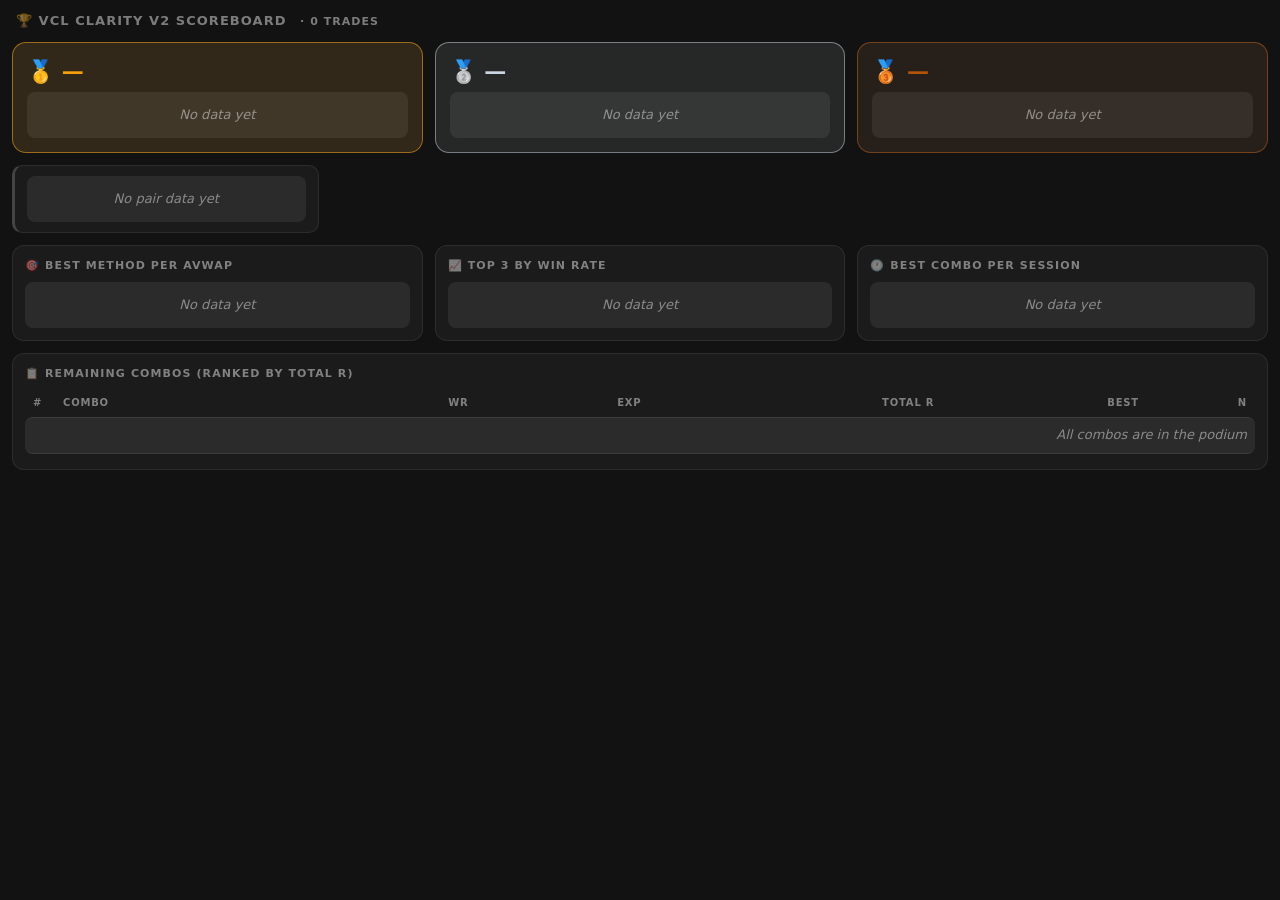
==== v2/index.html @ 105d450b "Split scoreboards: v1 at root, v2 in /v2/ subfolder" ====
<!doctype html>
<html lang="en">
<head>
<meta charset="utf-8" />
<meta name="viewport" content="width=device-width, initial-scale=1" />
<meta name="color-scheme" content="dark" />
<title>VCL Clarity V2 Scoreboard</title>
<style>
  :root {
    --text: rgba(255, 255, 255, 0.92);
    --muted: rgba(255, 255, 255, 0.45);
    --surface: rgba(255, 255, 255, 0.04);
    --surface-strong: rgba(255, 255, 255, 0.07);
    --border: rgba(255, 255, 255, 0.08);
    --border-strong: rgba(255, 255, 255, 0.18);
    --value: rgba(255, 255, 255, 0.96);
    --green: #22c55e;
    --red: #ef4444;
    --gold: #f59e0b;
    --silver: #cbd5e1;
    --bronze: #b45309;
    --blue: #3b82f6;
    --purple: #a855f7;
    --yellow: #eab308;
  }
  * { box-sizing: border-box; }
  html, body {
    margin: 0; padding: 0; background: transparent; color: var(--text);
    font-family: ui-sans-serif, system-ui, -apple-system, BlinkMacSystemFont, "Segoe UI", Roboto, sans-serif;
    font-size: 13px; line-height: 1.4; color-scheme: dark;
  }
  .root { padding: 12px; max-width: 1280px; margin: 0 auto; }
  .header { display: flex; align-items: baseline; justify-content: space-between; margin-bottom: 12px; padding: 0 4px; }
  .title { font-size: 13px; font-weight: 700; letter-spacing: 0.08em; text-transform: uppercase; color: var(--muted); }
  .meta { color: var(--muted); font-size: 11px; }

  .av-trend    { --accent: var(--blue);   }
  .av-sweep    { --accent: var(--green);  }
  .av-session  { --accent: var(--yellow); }

  .podium { display: grid; grid-template-columns: 1fr 1fr 1fr; gap: 12px; margin-bottom: 12px; }
  .podium-block { border: 1px solid var(--border); border-radius: 14px; background: var(--surface); padding: 14px; display: flex; flex-direction: column; }
  .podium-block.gold   { border-color: color-mix(in srgb, var(--gold)   50%, var(--border)); background: color-mix(in srgb, var(--gold)   10%, var(--surface)); }
  .podium-block.silver { border-color: color-mix(in srgb, var(--silver) 45%, var(--border)); background: color-mix(in srgb, var(--silver)  6%, var(--surface)); }
  .podium-block.bronze { border-color: color-mix(in srgb, var(--bronze) 50%, var(--border)); background: color-mix(in srgb, var(--bronze)  8%, var(--surface)); }
  .podium-rank { font-size: 22px; font-weight: 800; display: flex; align-items: center; gap: 6px; margin-bottom: 4px; }
  .podium-block.gold   .podium-rank { color: var(--gold); }
  .podium-block.silver .podium-rank { color: var(--silver); }
  .podium-block.bronze .podium-rank { color: var(--bronze); }
  .podium-avwap { font-size: 15px; font-weight: 700; color: var(--accent, var(--text)); line-height: 1.2; }
  .podium-method { font-size: 11.5px; color: var(--muted); font-weight: 500; margin-bottom: 10px; }
  .podium-total { font-size: 28px; font-weight: 800; letter-spacing: -0.02em; color: var(--green); line-height: 1; margin-bottom: 8px; }
  .podium-total.neg { color: var(--red); }
  .podium-total .unit { font-size: 15px; font-weight: 700; opacity: 0.7; margin-left: 2px; }
  .podium-stats { display: grid; grid-template-columns: 1fr 1fr; gap: 6px 12px; margin-top: 4px; }
  .stat { display: flex; flex-direction: column; }
  .stat-label { font-size: 9.5px; font-weight: 600; letter-spacing: 0.08em; text-transform: uppercase; color: var(--muted); }
  .stat-value { font-size: 13px; font-weight: 700; color: var(--value); }
  .stat-value.pos { color: var(--green); }
  .stat-value.neg { color: var(--red); }

  .pair-row { display: grid; grid-template-columns: repeat(4, 1fr); gap: 10px; margin-bottom: 12px; }
  .pair-card { border: 1px solid var(--border); border-radius: 10px; background: var(--surface); padding: 10px 12px; display: flex; flex-direction: column; gap: 4px; border-left: 3px solid var(--accent, var(--border-strong)); }
  .pair-tag { font-size: 11px; font-weight: 700; letter-spacing: 0.1em; text-transform: uppercase; color: var(--muted); }
  .pair-avwap { font-size: 13px; font-weight: 700; color: var(--accent, var(--text)); line-height: 1.2; }
  .pair-method { font-size: 10.5px; color: var(--muted); }
  .pair-line { display: flex; justify-content: space-between; align-items: baseline; margin-top: 4px; padding-top: 6px; border-top: 1px solid var(--border); font-size: 11px; color: var(--muted); }
  .pair-line .val { color: var(--value); font-weight: 700; font-variant-numeric: tabular-nums; }
  .pair-line .val.pos { color: var(--green); }
  .pair-line .val.neg { color: var(--red); }

  .row3 { display: grid; grid-template-columns: 1fr 1fr 1fr; gap: 12px; margin-bottom: 12px; }
  .panel { border: 1px solid var(--border); border-radius: 12px; background: var(--surface); padding: 12px; }
  .panel-title { font-size: 11px; font-weight: 700; letter-spacing: 0.1em; text-transform: uppercase; color: var(--muted); margin-bottom: 8px; }
  .mini-list { display: flex; flex-direction: column; gap: 6px; }
  .mini-item { display: grid; grid-template-columns: auto 1fr auto; align-items: center; gap: 8px; padding: 8px 10px; background: var(--surface-strong); border-left: 3px solid var(--accent, var(--border-strong)); border-radius: 6px; font-variant-numeric: tabular-nums; }
  .mini-tag { font-size: 10.5px; font-weight: 700; letter-spacing: 0.08em; text-transform: uppercase; color: var(--muted); min-width: 42px; }
  .mini-body { display: flex; flex-direction: column; min-width: 0; }
  .mini-avwap { font-size: 12px; font-weight: 700; color: var(--accent, var(--text)); }
  .mini-method { font-size: 10px; color: var(--muted); }
  .mini-metric { text-align: right; }
  .mini-metric .primary { font-size: 13px; font-weight: 800; color: var(--value); }
  .mini-metric .primary.pos { color: var(--green); }
  .mini-metric .primary.neg { color: var(--red); }
  .mini-metric .secondary { font-size: 10px; color: var(--muted); }

  .remaining-panel { margin-bottom: 6px; }
  .rank-table { width: 100%; border-collapse: separate; border-spacing: 0 3px; font-variant-numeric: tabular-nums; }
  .rank-table thead th { font-size: 10px; font-weight: 600; letter-spacing: 0.08em; text-transform: uppercase; color: var(--muted); text-align: right; padding: 4px 8px; white-space: nowrap; }
  .rank-table thead th.l { text-align: left; }
  .rank-table tbody td { padding: 8px; background: var(--surface-strong); border-top: 1px solid var(--border); border-bottom: 1px solid var(--border); text-align: right; white-space: nowrap; }
  .rank-table tbody td.l { text-align: left; }
  .rank-table tbody td.first { border-left: 3px solid var(--accent, var(--border-strong)); border-radius: 6px 0 0 6px; }
  .rank-table tbody td.last { border-right: 1px solid var(--border); border-radius: 0 6px 6px 0; }
  .rank-num { color: var(--muted); font-weight: 700; }
  .rank-avwap { color: var(--accent, var(--text)); font-weight: 700; font-size: 12px; }
  .rank-method { color: var(--muted); font-size: 10.5px; }
  .num { font-weight: 600; color: var(--value); font-size: 12.5px; }
  .num.pos { color: var(--green); }
  .num.neg { color: var(--red); }
  .num.muted { color: var(--muted); font-weight: 500; }

  .empty { text-align: center; color: var(--muted); font-style: italic; padding: 14px; background: var(--surface-strong); border-radius: 8px; }
  .footer { margin-top: 12px; text-align: center; color: var(--muted); font-size: 10.5px; }

  @media (max-width: 900px) {
    .podium, .pair-row, .row3 { grid-template-columns: 1fr; }
    .podium-block { padding: 12px; }
    .podium-total { font-size: 24px; }
  }
</style>
</head>
<body>
<div class="root">
  <div class="header">
    <div class="title">🏆 VCL Clarity V2 Scoreboard <span class="meta" id="trade-count" style="margin-left:8px"></span></div>
    <div class="meta" id="updated-at">loading…</div>
  </div>

  <div class="podium" id="podium">
    <div class="podium-block gold"   id="podium-1"><div class="empty">loading…</div></div>
    <div class="podium-block silver" id="podium-2"><div class="empty">loading…</div></div>
    <div class="podium-block bronze" id="podium-3"><div class="empty">loading…</div></div>
  </div>

  <div class="pair-row" id="pair-row">
    <div class="pair-card"><div class="empty">loading…</div></div>
  </div>

  <div class="row3">
    <div class="panel"><div class="panel-title">🎯 Best Method per AVWAP</div><div class="mini-list" id="best-avwap"><div class="empty">loading…</div></div></div>
    <div class="panel"><div class="panel-title">📈 Top 3 by Win Rate</div><div class="mini-list" id="top-wr"><div class="empty">loading…</div></div></div>
    <div class="panel"><div class="panel-title">🕐 Best Combo per Session</div><div class="mini-list" id="best-session"><div class="empty">loading…</div></div></div>
  </div>

  <div class="panel remaining-panel">
    <div class="panel-title">📋 Remaining Combos (Ranked by Total R)</div>
    <table class="rank-table">
      <thead>
        <tr>
          <th class="l" style="width:30px">#</th>
          <th class="l">Combo</th>
          <th>WR</th>
          <th>Exp</th>
          <th>Total R</th>
          <th>Best</th>
          <th>n</th>
        </tr>
      </thead>
      <tbody id="remaining-body"><tr><td colspan="7" class="empty">loading…</td></tr></tbody>
    </table>
  </div>

  <div class="footer" id="footer"></div>
</div>

<script>
  const AV_CLASS = { 'Trend Swing Point': 'av-trend', 'Sweep + BoS': 'av-sweep', 'Session H/L': 'av-session' };

  function fmtR(n, withSign = true) {
    if (n === null || n === undefined || Number.isNaN(n)) return '<span class="num muted">—</span>';
    const sign = withSign ? (n >= 0 ? '+' : '') : '';
    const cls = n > 0 ? 'pos' : (n < 0 ? 'neg' : '');
    return `<span class="num ${cls}">${sign}${n.toFixed(2)}R</span>`;
  }
  function fmtWR(c) {
    if (c.trades === 0 || c.winRate === null || c.winRate === undefined) return '—';
    return `${Math.round(c.winRate * 100)}% [${c.wins}W/${c.losses}L]`;
  }
  function timeAgo(iso) {
    if (!iso) return '';
    const d = new Date(iso); if (isNaN(d)) return '';
    const sec = Math.floor((Date.now() - d.getTime()) / 1000);
    if (sec < 60) return `updated ${sec}s ago`;
    const min = Math.floor(sec / 60);
    if (min < 60) return `updated ${min}m ago`;
    const hr = Math.floor(min / 60);
    if (hr < 24) return `updated ${hr}h ago`;
    return `updated ${d.toLocaleDateString()}`;
  }

  function renderPodium(top3) {
    ['gold', 'silver', 'bronze'].forEach((tier, i) => {
      const el = document.getElementById(`podium-${i + 1}`);
      const c = top3?.[i];
      const medal = ['🥇', '🥈', '🥉'][i];
      if (!c) { el.innerHTML = `<div class="podium-rank">${medal} —</div><div class="empty">No data yet</div>`; return; }
      const avClass = AV_CLASS[c.avwap] || '';
      el.className = `podium-block ${tier} ${avClass}`;
      el.innerHTML = `
        <div class="podium-rank">${medal} #${i + 1}</div>
        <div class="podium-avwap">${c.avwap}</div>
        <div class="podium-method">${c.method}</div>
        <div class="podium-total ${c.totalR < 0 ? 'neg' : ''}">${c.totalR >= 0 ? '+' : ''}${c.totalR.toFixed(2)}<span class="unit">R</span></div>
        <div class="podium-stats">
          <div class="stat"><div class="stat-label">Win Rate</div><div class="stat-value">${fmtWR(c)}</div></div>
          <div class="stat"><div class="stat-label">Expectancy</div><div class="stat-value ${c.expectancy > 0 ? 'pos' : c.expectancy < 0 ? 'neg' : ''}">${c.expectancy != null ? (c.expectancy >= 0 ? '+' : '') + c.expectancy.toFixed(2) + 'R' : '—'}</div></div>
          <div class="stat"><div class="stat-label">Best Trade</div><div class="stat-value ${c.highestR > 0 ? 'pos' : c.highestR < 0 ? 'neg' : ''}">${c.highestR != null ? (c.highestR >= 0 ? '+' : '') + c.highestR.toFixed(2) + 'R' : '—'}</div></div>
          <div class="stat"><div class="stat-label">Trades</div><div class="stat-value">${c.trades}</div></div>
        </div>`;
    });
  }

  function renderPairRow(byPair) {
    const container = document.getElementById('pair-row');
    if (!byPair || !byPair.length) { container.innerHTML = '<div class="pair-card"><div class="empty">No pair data yet</div></div>'; return; }
    container.innerHTML = byPair.map(c => {
      const avClass = AV_CLASS[c.avwap] || '';
      return `<div class="pair-card ${avClass}">
        <div class="pair-tag">${c.pair}</div>
        <div class="pair-avwap">${c.avwap}</div>
        <div class="pair-method">${c.method}</div>
        <div class="pair-line"><span>Total R</span><span class="val ${c.totalR > 0 ? 'pos' : c.totalR < 0 ? 'neg' : ''}">${c.totalR >= 0 ? '+' : ''}${c.totalR.toFixed(2)}R</span></div>
        <div class="pair-line"><span>WR · n=${c.trades}</span><span class="val">${fmtWR(c)}</span></div>
      </div>`;
    }).join('');
  }

  function renderBestAvwap(rows) {
    const el = document.getElementById('best-avwap');
    if (!rows || !rows.length) { el.innerHTML = '<div class="empty">No data yet</div>'; return; }
    el.innerHTML = rows.map(c => {
      const avClass = AV_CLASS[c.avwap] || '';
      return `<div class="mini-item ${avClass}">
        <div class="mini-body"><div class="mini-avwap">${c.avwap}</div><div class="mini-method">${c.method}</div></div>
        <div class="mini-metric">
          <div class="primary ${c.totalR > 0 ? 'pos' : c.totalR < 0 ? 'neg' : ''}">${c.totalR >= 0 ? '+' : ''}${c.totalR.toFixed(2)}R</div>
          <div class="secondary">n=${c.trades} · WR ${c.winRate != null ? Math.round(c.winRate * 100) + '%' : '—'}</div>
        </div>
      </div>`;
    }).join('');
  }

  function renderTopWR(rows) {
    const el = document.getElementById('top-wr');
    if (!rows || !rows.length) { el.innerHTML = '<div class="empty">No data yet</div>'; return; }
    el.innerHTML = rows.map((c, i) => {
      const avClass = AV_CLASS[c.avwap] || '';
      return `<div class="mini-item ${avClass}">
        <div class="mini-tag">${['🥇','🥈','🥉'][i] || '#' + (i+1)}</div>
        <div class="mini-body"><div class="mini-avwap">${c.avwap}</div><div class="mini-method">${c.method}</div></div>
        <div class="mini-metric"><div class="primary">${Math.round(c.winRate * 100)}%</div><div class="secondary">${c.wins}W/${c.losses}L · n=${c.trades}</div></div>
      </div>`;
    }).join('');
  }

  function renderBestSession(rows) {
    const el = document.getElementById('best-session');
    if (!rows || !rows.length) { el.innerHTML = '<div class="empty">No data yet</div>'; return; }
    el.innerHTML = rows.map(c => {
      const avClass = AV_CLASS[c.avwap] || '';
      return `<div class="mini-item ${avClass}">
        <div class="mini-tag">${c.session}</div>
        <div class="mini-body"><div class="mini-avwap">${c.avwap}</div><div class="mini-method">${c.method}</div></div>
        <div class="mini-metric"><div class="primary ${c.totalR > 0 ? 'pos' : c.totalR < 0 ? 'neg' : ''}">${c.totalR >= 0 ? '+' : ''}${c.totalR.toFixed(2)}R</div><div class="secondary">n=${c.trades}</div></div>
      </div>`;
    }).join('');
  }

  function renderRemaining(rows) {
    const tbody = document.getElementById('remaining-body');
    if (!rows || !rows.length) { tbody.innerHTML = '<tr><td colspan="7" class="empty">All combos are in the podium</td></tr>'; return; }
    tbody.innerHTML = rows.map((c, i) => {
      const avClass = AV_CLASS[c.avwap] || '';
      return `<tr class="${avClass}">
        <td class="l first"><span class="rank-num">${i + 4}</span></td>
        <td class="l"><div><span class="rank-avwap">${c.avwap}</span></div><div class="rank-method">${c.method}</div></td>
        <td>${fmtWR(c)}</td>
        <td>${fmtR(c.expectancy)}</td>
        <td>${fmtR(c.totalR)}</td>
        <td>${fmtR(c.highestR)}</td>
        <td class="last"><span class="num muted">${c.trades}</span></td>
      </tr>`;
    }).join('');
  }

  function render(data) {
    document.getElementById('updated-at').textContent = timeAgo(data?.generatedAt) || '';
    document.getElementById('trade-count').textContent = data?.tradeCount != null ? `· ${data.tradeCount} trades` : '';
    document.getElementById('footer').textContent = data?.generatedAt ? `Last sync: ${new Date(data.generatedAt).toLocaleString()}` : '';
    renderPodium(data?.top3);
    renderPairRow(data?.byPair);
    renderBestAvwap(data?.bestPerAvwap);
    renderTopWR(data?.topWR);
    renderBestSession(data?.bestPerSession);
    renderRemaining(data?.remaining);
  }

  fetch(`./data.json?t=${Date.now()}`, { cache: 'no-store' })
    .then(r => r.ok ? r.json() : Promise.reject(`HTTP ${r.status}`))
    .then(render)
    .catch(err => {
      const msg = `<div class="empty">Couldn't load (${err})</div>`;
      ['podium-1','podium-2','podium-3','best-avwap','top-wr','best-session'].forEach(id => { document.getElementById(id).innerHTML = msg; });
      document.getElementById('pair-row').innerHTML = `<div class="pair-card">${msg}</div>`;
      document.getElementById('remaining-body').innerHTML = `<tr><td colspan="7" class="empty">Couldn't load (${err})</td></tr>`;
    });
</script>
</body>
</html>
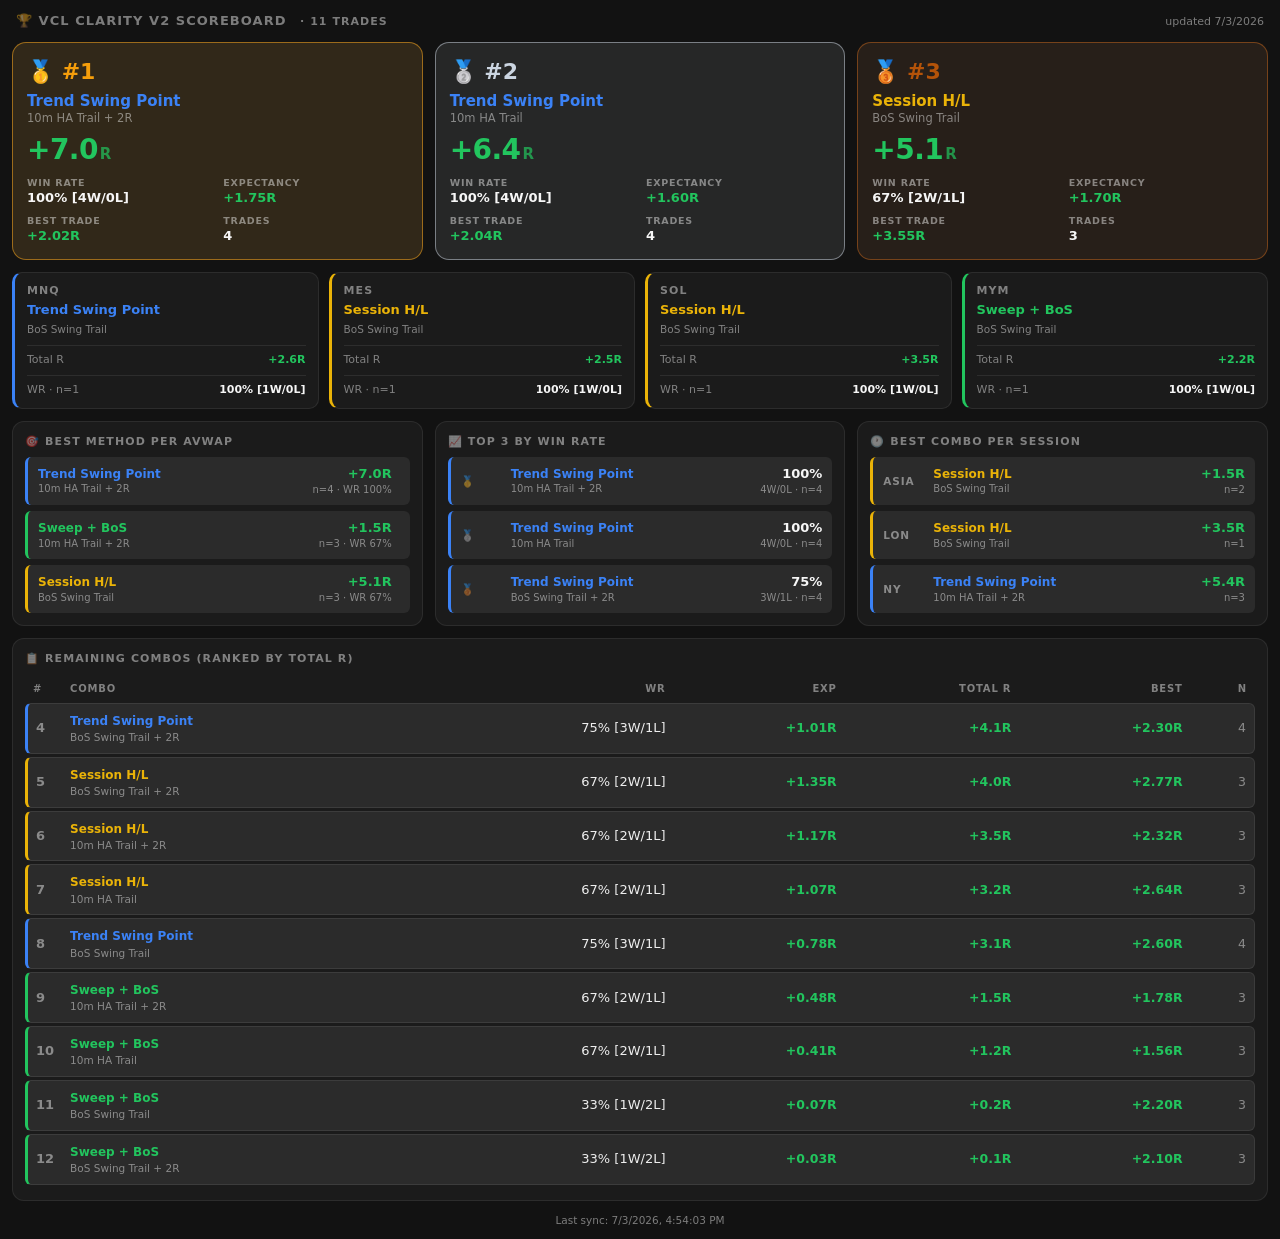
==== commit 2ba221c5: "V2 scoreboard: 15s client poll + 25s workflow cadence for near-instant updates" ====
--- a/v2/index.html
+++ b/v2/index.html
@@ -163,6 +163,11 @@
     const cls = n > 0 ? 'pos' : (n < 0 ? 'neg' : '');
     return `<span class="num ${cls}">${sign}${n.toFixed(2)}R</span>`;
   }
+  function fmtTotalR(n) {
+    if (n === null || n === undefined || Number.isNaN(n)) return '<span class="num muted">—</span>';
+    const cls = n > 0 ? 'pos' : (n < 0 ? 'neg' : '');
+    return `<span class="num ${cls}">${n >= 0 ? '+' : ''}${n.toFixed(1)}R</span>`;
+  }
   function fmtWR(c) {
     if (c.trades === 0 || c.winRate === null || c.winRate === undefined) return '—';
     return `${Math.round(c.winRate * 100)}% [${c.wins}W/${c.losses}L]`;
@@ -191,7 +196,7 @@
         <div class="podium-rank">${medal} #${i + 1}</div>
         <div class="podium-avwap">${c.avwap}</div>
         <div class="podium-method">${c.method}</div>
-        <div class="podium-total ${c.totalR < 0 ? 'neg' : ''}">${c.totalR >= 0 ? '+' : ''}${c.totalR.toFixed(2)}<span class="unit">R</span></div>
+        <div class="podium-total ${c.totalR < 0 ? 'neg' : ''}">${c.totalR >= 0 ? '+' : ''}${c.totalR.toFixed(1)}<span class="unit">R</span></div>
         <div class="podium-stats">
           <div class="stat"><div class="stat-label">Win Rate</div><div class="stat-value">${fmtWR(c)}</div></div>
           <div class="stat"><div class="stat-label">Expectancy</div><div class="stat-value ${c.expectancy > 0 ? 'pos' : c.expectancy < 0 ? 'neg' : ''}">${c.expectancy != null ? (c.expectancy >= 0 ? '+' : '') + c.expectancy.toFixed(2) + 'R' : '—'}</div></div>
@@ -210,7 +215,7 @@
         <div class="pair-tag">${c.pair}</div>
         <div class="pair-avwap">${c.avwap}</div>
         <div class="pair-method">${c.method}</div>
-        <div class="pair-line"><span>Total R</span><span class="val ${c.totalR > 0 ? 'pos' : c.totalR < 0 ? 'neg' : ''}">${c.totalR >= 0 ? '+' : ''}${c.totalR.toFixed(2)}R</span></div>
+        <div class="pair-line"><span>Total R</span><span class="val ${c.totalR > 0 ? 'pos' : c.totalR < 0 ? 'neg' : ''}">${c.totalR >= 0 ? '+' : ''}${c.totalR.toFixed(1)}R</span></div>
         <div class="pair-line"><span>WR · n=${c.trades}</span><span class="val">${fmtWR(c)}</span></div>
       </div>`;
     }).join('');
@@ -224,7 +229,7 @@
       return `<div class="mini-item ${avClass}">
         <div class="mini-body"><div class="mini-avwap">${c.avwap}</div><div class="mini-method">${c.method}</div></div>
         <div class="mini-metric">
-          <div class="primary ${c.totalR > 0 ? 'pos' : c.totalR < 0 ? 'neg' : ''}">${c.totalR >= 0 ? '+' : ''}${c.totalR.toFixed(2)}R</div>
+          <div class="primary ${c.totalR > 0 ? 'pos' : c.totalR < 0 ? 'neg' : ''}">${c.totalR >= 0 ? '+' : ''}${c.totalR.toFixed(1)}R</div>
           <div class="secondary">n=${c.trades} · WR ${c.winRate != null ? Math.round(c.winRate * 100) + '%' : '—'}</div>
         </div>
       </div>`;
@@ -252,7 +257,7 @@
       return `<div class="mini-item ${avClass}">
         <div class="mini-tag">${c.session}</div>
         <div class="mini-body"><div class="mini-avwap">${c.avwap}</div><div class="mini-method">${c.method}</div></div>
-        <div class="mini-metric"><div class="primary ${c.totalR > 0 ? 'pos' : c.totalR < 0 ? 'neg' : ''}">${c.totalR >= 0 ? '+' : ''}${c.totalR.toFixed(2)}R</div><div class="secondary">n=${c.trades}</div></div>
+        <div class="mini-metric"><div class="primary ${c.totalR > 0 ? 'pos' : c.totalR < 0 ? 'neg' : ''}">${c.totalR >= 0 ? '+' : ''}${c.totalR.toFixed(1)}R</div><div class="secondary">n=${c.trades}</div></div>
       </div>`;
     }).join('');
   }
@@ -267,7 +272,7 @@
         <td class="l"><div><span class="rank-avwap">${c.avwap}</span></div><div class="rank-method">${c.method}</div></td>
         <td>${fmtWR(c)}</td>
         <td>${fmtR(c.expectancy)}</td>
-        <td>${fmtR(c.totalR)}</td>
+        <td>${fmtTotalR(c.totalR)}</td>
         <td>${fmtR(c.highestR)}</td>
         <td class="last"><span class="num muted">${c.trades}</span></td>
       </tr>`;
@@ -286,15 +291,32 @@
     renderRemaining(data?.remaining);
   }
 
-  fetch(`./data.json?t=${Date.now()}`, { cache: 'no-store' })
-    .then(r => r.ok ? r.json() : Promise.reject(`HTTP ${r.status}`))
-    .then(render)
-    .catch(err => {
-      const msg = `<div class="empty">Couldn't load (${err})</div>`;
-      ['podium-1','podium-2','podium-3','best-avwap','top-wr','best-session'].forEach(id => { document.getElementById(id).innerHTML = msg; });
-      document.getElementById('pair-row').innerHTML = `<div class="pair-card">${msg}</div>`;
-      document.getElementById('remaining-body').innerHTML = `<tr><td colspan="7" class="empty">Couldn't load (${err})</td></tr>`;
-    });
+  let lastGeneratedAt = null;
+  function poll() {
+    fetch(`./data.json?t=${Date.now()}`, { cache: 'no-store' })
+      .then(r => r.ok ? r.json() : Promise.reject(`HTTP ${r.status}`))
+      .then(data => {
+        // Only re-render if data has actually changed (avoids flicker)
+        if (data?.generatedAt !== lastGeneratedAt) {
+          lastGeneratedAt = data?.generatedAt;
+          render(data);
+        } else {
+          // Still refresh the "updated Xs ago" text
+          document.getElementById('updated-at').textContent = timeAgo(data?.generatedAt) || '';
+        }
+      })
+      .catch(err => {
+        // Show error only on first failure — silent on subsequent poll failures
+        if (lastGeneratedAt === null) {
+          const msg = `<div class="empty">Couldn't load (${err})</div>`;
+          ['podium-1','podium-2','podium-3','best-avwap','top-wr','best-session'].forEach(id => { document.getElementById(id).innerHTML = msg; });
+          document.getElementById('pair-row').innerHTML = `<div class="pair-card">${msg}</div>`;
+          document.getElementById('remaining-body').innerHTML = `<tr><td colspan="7" class="empty">Couldn't load (${err})</td></tr>`;
+        }
+      });
+  }
+  poll();
+  setInterval(poll, 15000);   // 15s poll — catches new data.json commits fast
 </script>
 </body>
 </html>
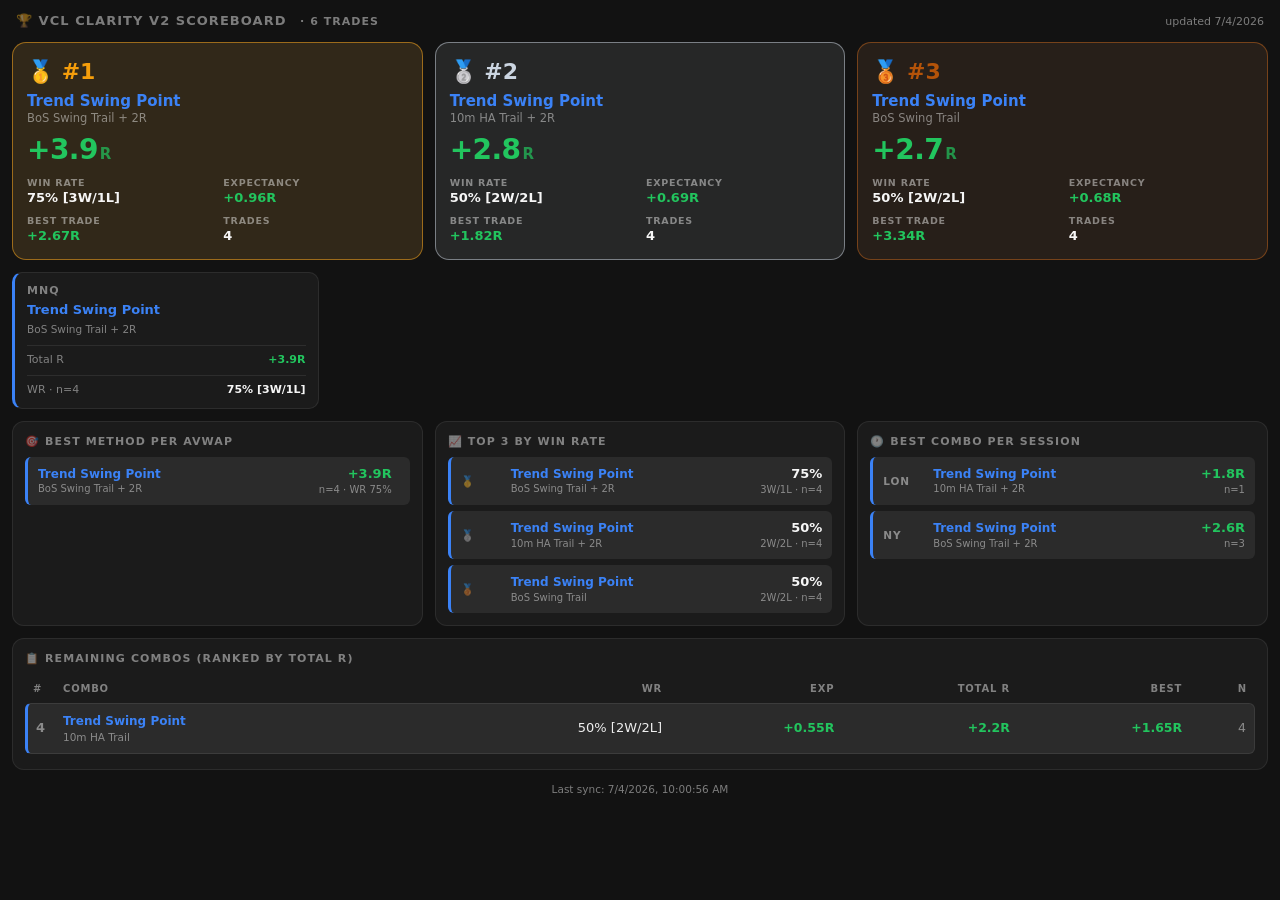
==== commit ffbbf200: "Faster: 5s client poll, 15s workflow cadence" ====
--- a/v2/index.html
+++ b/v2/index.html
@@ -316,7 +316,7 @@
       });
   }
   poll();
-  setInterval(poll, 15000);   // 15s poll — catches new data.json commits fast
+  setInterval(poll, 5000);   // 5s poll — near-real-time on data.json updates
 </script>
 </body>
 </html>
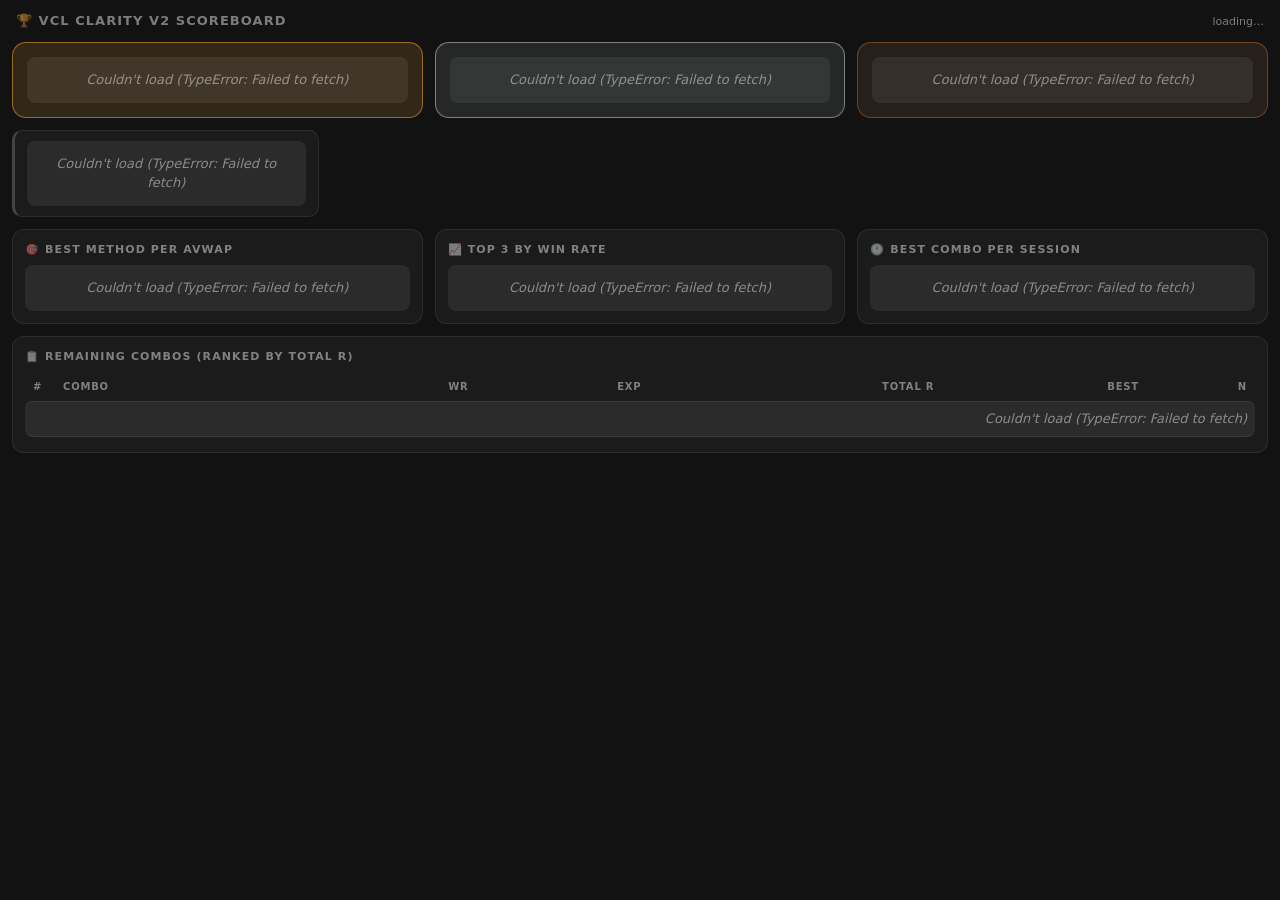
==== commit 1da3505a: "Widget uses Cloudflare Worker for real-time Notion queries" ====
--- a/v2/index.html
+++ b/v2/index.html
@@ -293,7 +293,7 @@
 
   let lastGeneratedAt = null;
   function poll() {
-    fetch(`./data.json?t=${Date.now()}`, { cache: 'no-store' })
+    fetch(`https://vcl-clarity-scoreboard.potus-eth.workers.dev/?t=${Date.now()}`, { cache: 'no-store' })
       .then(r => r.ok ? r.json() : Promise.reject(`HTTP ${r.status}`))
       .then(data => {
         // Only re-render if data has actually changed (avoids flicker)
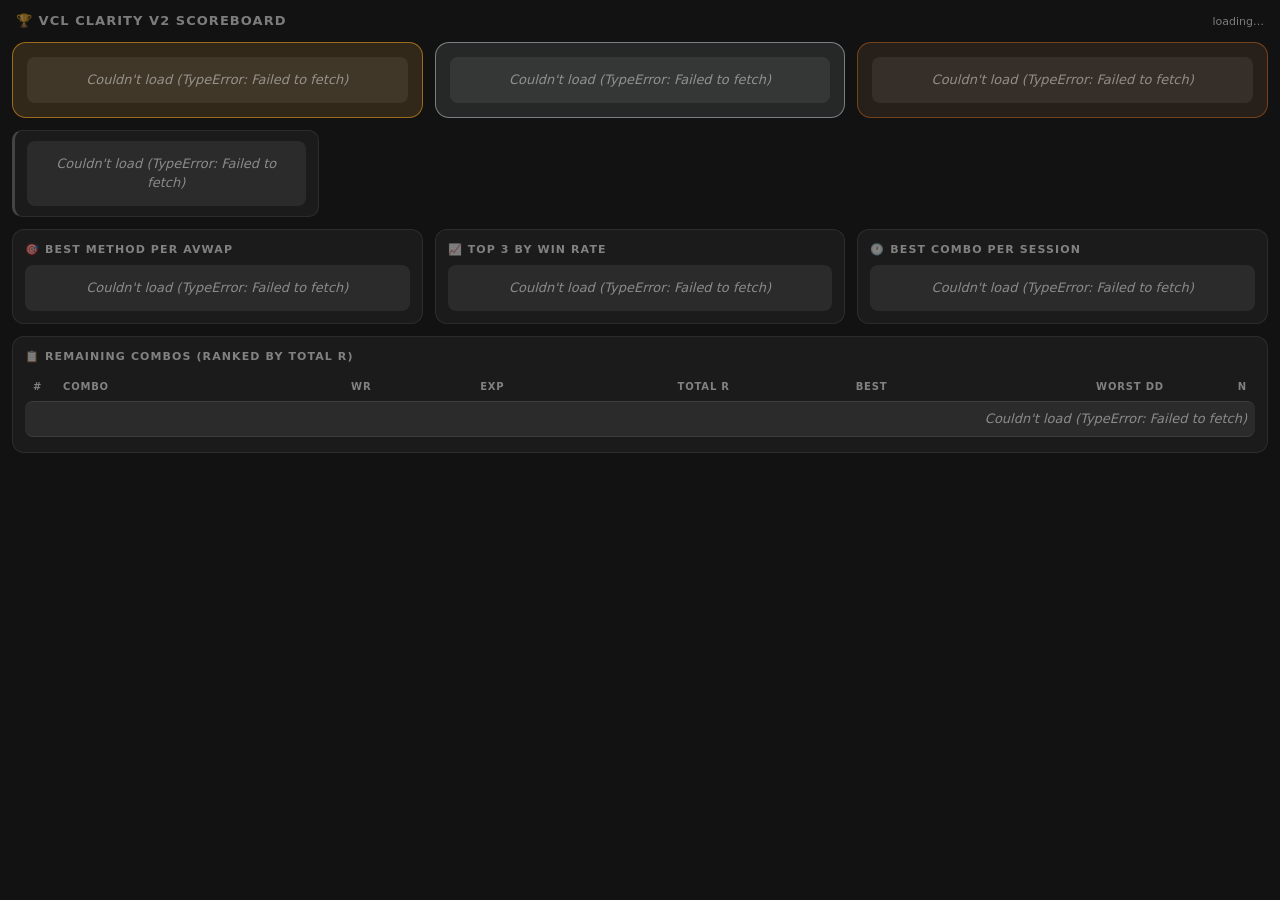
==== commit 9b6d74aa: "Add worst intraday R drawdown per combo" ====
--- a/v2/index.html
+++ b/v2/index.html
@@ -144,10 +144,11 @@
           <th>Exp</th>
           <th>Total R</th>
           <th>Best</th>
+          <th>Worst DD</th>
           <th>n</th>
         </tr>
       </thead>
-      <tbody id="remaining-body"><tr><td colspan="7" class="empty">loading…</td></tr></tbody>
+      <tbody id="remaining-body"><tr><td colspan="8" class="empty">loading…</td></tr></tbody>
     </table>
   </div>
 
@@ -171,6 +172,19 @@
   function fmtWR(c) {
     if (c.trades === 0 || c.winRate === null || c.winRate === undefined) return '—';
     return `${Math.round(c.winRate * 100)}% [${c.wins}W/${c.losses}L]`;
+  }
+  function fmtDD(n) {
+    // Worst intraday drawdown — always negative in display
+    if (n === null || n === undefined || Number.isNaN(n) || n === 0) return '<span class="num muted">—</span>';
+    return `<span class="num neg">−${n.toFixed(2)}R</span>`;
+  }
+  function fmtDDDate(iso) {
+    if (!iso) return '';
+    try {
+      const d = new Date(iso + 'T00:00:00');
+      if (isNaN(d)) return iso;
+      return d.toLocaleDateString(undefined, { month: 'short', day: 'numeric' });
+    } catch { return iso; }
   }
   function timeAgo(iso) {
     if (!iso) return '';
@@ -202,6 +216,7 @@
           <div class="stat"><div class="stat-label">Expectancy</div><div class="stat-value ${c.expectancy > 0 ? 'pos' : c.expectancy < 0 ? 'neg' : ''}">${c.expectancy != null ? (c.expectancy >= 0 ? '+' : '') + c.expectancy.toFixed(2) + 'R' : '—'}</div></div>
           <div class="stat"><div class="stat-label">Best Trade</div><div class="stat-value ${c.highestR > 0 ? 'pos' : c.highestR < 0 ? 'neg' : ''}">${c.highestR != null ? (c.highestR >= 0 ? '+' : '') + c.highestR.toFixed(2) + 'R' : '—'}</div></div>
           <div class="stat"><div class="stat-label">Trades</div><div class="stat-value">${c.trades}</div></div>
+          <div class="stat" style="grid-column: 1 / -1;"><div class="stat-label">Worst Intraday DD${c.worstDayDate ? ` · ${fmtDDDate(c.worstDayDate)}` : ''}</div><div class="stat-value">${fmtDD(c.worstDayDD)}</div></div>
         </div>`;
     });
   }
@@ -217,6 +232,7 @@
         <div class="pair-method">${c.method}</div>
         <div class="pair-line"><span>Total R</span><span class="val ${c.totalR > 0 ? 'pos' : c.totalR < 0 ? 'neg' : ''}">${c.totalR >= 0 ? '+' : ''}${c.totalR.toFixed(1)}R</span></div>
         <div class="pair-line"><span>WR · n=${c.trades}</span><span class="val">${fmtWR(c)}</span></div>
+        <div class="pair-line"><span>Worst DD</span><span class="val">${fmtDD(c.worstDayDD)}</span></div>
       </div>`;
     }).join('');
   }
@@ -230,7 +246,7 @@
         <div class="mini-body"><div class="mini-avwap">${c.avwap}</div><div class="mini-method">${c.method}</div></div>
         <div class="mini-metric">
           <div class="primary ${c.totalR > 0 ? 'pos' : c.totalR < 0 ? 'neg' : ''}">${c.totalR >= 0 ? '+' : ''}${c.totalR.toFixed(1)}R</div>
-          <div class="secondary">n=${c.trades} · WR ${c.winRate != null ? Math.round(c.winRate * 100) + '%' : '—'}</div>
+          <div class="secondary">n=${c.trades} · WR ${c.winRate != null ? Math.round(c.winRate * 100) + '%' : '—'} · DD ${fmtDD(c.worstDayDD)}</div>
         </div>
       </div>`;
     }).join('');
@@ -244,7 +260,7 @@
       return `<div class="mini-item ${avClass}">
         <div class="mini-tag">${['🥇','🥈','🥉'][i] || '#' + (i+1)}</div>
         <div class="mini-body"><div class="mini-avwap">${c.avwap}</div><div class="mini-method">${c.method}</div></div>
-        <div class="mini-metric"><div class="primary">${Math.round(c.winRate * 100)}%</div><div class="secondary">${c.wins}W/${c.losses}L · n=${c.trades}</div></div>
+        <div class="mini-metric"><div class="primary">${Math.round(c.winRate * 100)}%</div><div class="secondary">${c.wins}W/${c.losses}L · DD ${fmtDD(c.worstDayDD)}</div></div>
       </div>`;
     }).join('');
   }
@@ -257,14 +273,14 @@
       return `<div class="mini-item ${avClass}">
         <div class="mini-tag">${c.session}</div>
         <div class="mini-body"><div class="mini-avwap">${c.avwap}</div><div class="mini-method">${c.method}</div></div>
-        <div class="mini-metric"><div class="primary ${c.totalR > 0 ? 'pos' : c.totalR < 0 ? 'neg' : ''}">${c.totalR >= 0 ? '+' : ''}${c.totalR.toFixed(1)}R</div><div class="secondary">n=${c.trades}</div></div>
+        <div class="mini-metric"><div class="primary ${c.totalR > 0 ? 'pos' : c.totalR < 0 ? 'neg' : ''}">${c.totalR >= 0 ? '+' : ''}${c.totalR.toFixed(1)}R</div><div class="secondary">n=${c.trades} · DD ${fmtDD(c.worstDayDD)}</div></div>
       </div>`;
     }).join('');
   }
 
   function renderRemaining(rows) {
     const tbody = document.getElementById('remaining-body');
-    if (!rows || !rows.length) { tbody.innerHTML = '<tr><td colspan="7" class="empty">All combos are in the podium</td></tr>'; return; }
+    if (!rows || !rows.length) { tbody.innerHTML = '<tr><td colspan="8" class="empty">All combos are in the podium</td></tr>'; return; }
     tbody.innerHTML = rows.map((c, i) => {
       const avClass = AV_CLASS[c.avwap] || '';
       return `<tr class="${avClass}">
@@ -274,6 +290,7 @@
         <td>${fmtR(c.expectancy)}</td>
         <td>${fmtTotalR(c.totalR)}</td>
         <td>${fmtR(c.highestR)}</td>
+        <td>${fmtDD(c.worstDayDD)}</td>
         <td class="last"><span class="num muted">${c.trades}</span></td>
       </tr>`;
     }).join('');
@@ -311,7 +328,7 @@
           const msg = `<div class="empty">Couldn't load (${err})</div>`;
           ['podium-1','podium-2','podium-3','best-avwap','top-wr','best-session'].forEach(id => { document.getElementById(id).innerHTML = msg; });
           document.getElementById('pair-row').innerHTML = `<div class="pair-card">${msg}</div>`;
-          document.getElementById('remaining-body').innerHTML = `<tr><td colspan="7" class="empty">Couldn't load (${err})</td></tr>`;
+          document.getElementById('remaining-body').innerHTML = `<tr><td colspan="8" class="empty">Couldn't load (${err})</td></tr>`;
         }
       });
   }
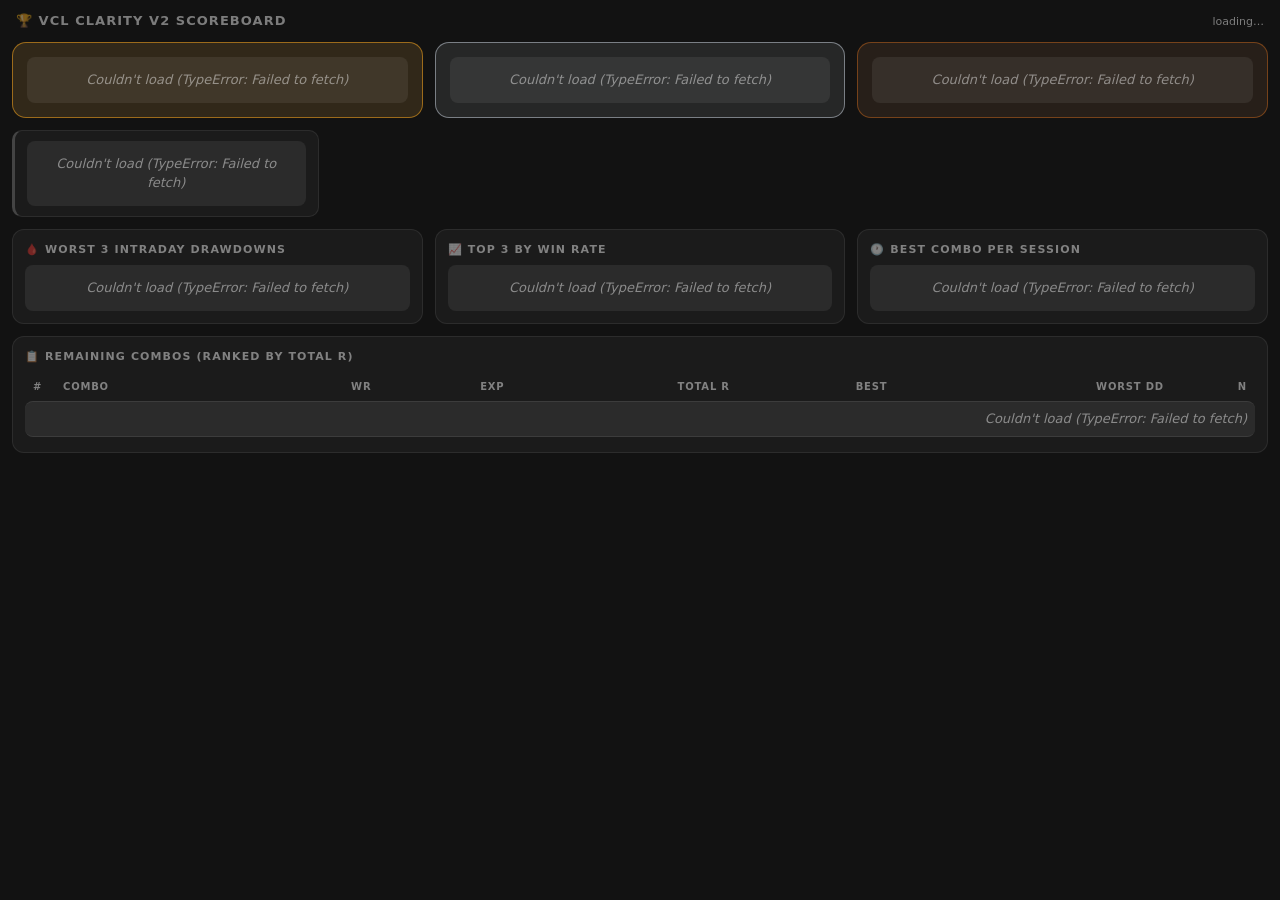
==== commit ab8d4485: "Swap Best-per-AVWAP panel for Worst 3 Intraday DDs" ====
--- a/v2/index.html
+++ b/v2/index.html
@@ -128,7 +128,7 @@
   </div>
 
   <div class="row3">
-    <div class="panel"><div class="panel-title">🎯 Best Method per AVWAP</div><div class="mini-list" id="best-avwap"><div class="empty">loading…</div></div></div>
+    <div class="panel"><div class="panel-title">🩸 Worst 3 Intraday Drawdowns</div><div class="mini-list" id="worst-dd"><div class="empty">loading…</div></div></div>
     <div class="panel"><div class="panel-title">📈 Top 3 by Win Rate</div><div class="mini-list" id="top-wr"><div class="empty">loading…</div></div></div>
     <div class="panel"><div class="panel-title">🕐 Best Combo per Session</div><div class="mini-list" id="best-session"><div class="empty">loading…</div></div></div>
   </div>
@@ -237,16 +237,17 @@
     }).join('');
   }
 
-  function renderBestAvwap(rows) {
-    const el = document.getElementById('best-avwap');
-    if (!rows || !rows.length) { el.innerHTML = '<div class="empty">No data yet</div>'; return; }
-    el.innerHTML = rows.map(c => {
+  function renderWorstDD(rows) {
+    const el = document.getElementById('worst-dd');
+    if (!rows || !rows.length) { el.innerHTML = '<div class="empty">No drawdowns yet</div>'; return; }
+    el.innerHTML = rows.map((c, i) => {
       const avClass = AV_CLASS[c.avwap] || '';
       return `<div class="mini-item ${avClass}">
+        <div class="mini-tag">${['🩸','🥈','🥉'][i] || '#' + (i+1)}</div>
         <div class="mini-body"><div class="mini-avwap">${c.avwap}</div><div class="mini-method">${c.method}</div></div>
         <div class="mini-metric">
-          <div class="primary ${c.totalR > 0 ? 'pos' : c.totalR < 0 ? 'neg' : ''}">${c.totalR >= 0 ? '+' : ''}${c.totalR.toFixed(1)}R</div>
-          <div class="secondary">n=${c.trades} · WR ${c.winRate != null ? Math.round(c.winRate * 100) + '%' : '—'} · DD ${fmtDD(c.worstDayDD)}</div>
+          <div class="primary neg">−${c.worstDayDD.toFixed(2)}R</div>
+          <div class="secondary">${fmtDDDate(c.worstDayDate)} · n=${c.trades}</div>
         </div>
       </div>`;
     }).join('');
@@ -302,7 +303,7 @@
     document.getElementById('footer').textContent = data?.generatedAt ? `Last sync: ${new Date(data.generatedAt).toLocaleString()}` : '';
     renderPodium(data?.top3);
     renderPairRow(data?.byPair);
-    renderBestAvwap(data?.bestPerAvwap);
+    renderWorstDD(data?.worstDD);
     renderTopWR(data?.topWR);
     renderBestSession(data?.bestPerSession);
     renderRemaining(data?.remaining);
@@ -326,7 +327,7 @@
         // Show error only on first failure — silent on subsequent poll failures
         if (lastGeneratedAt === null) {
           const msg = `<div class="empty">Couldn't load (${err})</div>`;
-          ['podium-1','podium-2','podium-3','best-avwap','top-wr','best-session'].forEach(id => { document.getElementById(id).innerHTML = msg; });
+          ['podium-1','podium-2','podium-3','worst-dd','top-wr','best-session'].forEach(id => { document.getElementById(id).innerHTML = msg; });
           document.getElementById('pair-row').innerHTML = `<div class="pair-card">${msg}</div>`;
           document.getElementById('remaining-body').innerHTML = `<tr><td colspan="8" class="empty">Couldn't load (${err})</td></tr>`;
         }
